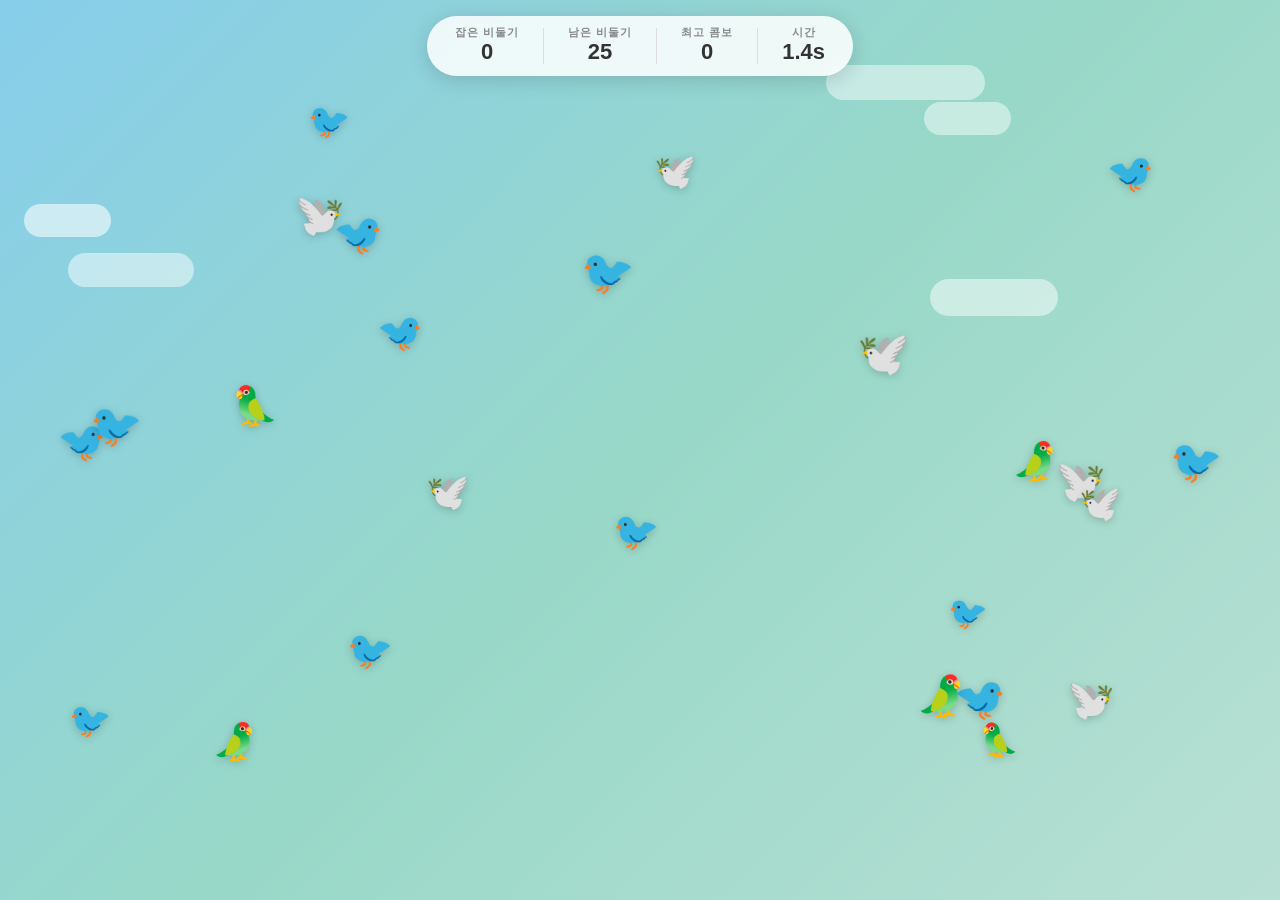
==== prototype/pigeon-game.html @ 091ebbe1 "feat: 비둘기 클릭 게임 추가 Co-Authored-By: Claude Sonnet 4.6 <noreply@anthropic.com>" ====
<!DOCTYPE html>
<html lang="ko">
<head>
  <meta charset="UTF-8">
  <title>비둘기 잡기 게임 🐦</title>
  <style>
    * { margin: 0; padding: 0; box-sizing: border-box; }

    body {
      background: linear-gradient(135deg, #87CEEB 0%, #98D8C8 50%, #B8E0D4 100%);
      width: 100vw;
      height: 100vh;
      overflow: hidden;
      cursor: crosshair;
      font-family: 'Segoe UI', sans-serif;
      user-select: none;
    }

    /* 배경 구름 */
    .cloud {
      position: absolute;
      background: rgba(255,255,255,0.7);
      border-radius: 50px;
      animation: drift linear infinite;
    }
    .cloud::before, .cloud::after {
      content: '';
      position: absolute;
      background: rgba(255,255,255,0.7);
      border-radius: 50%;
    }

    @keyframes drift {
      from { transform: translateX(-200px); }
      to   { transform: translateX(calc(100vw + 200px)); }
    }

    /* HUD */
    #hud {
      position: fixed;
      top: 16px;
      left: 50%;
      transform: translateX(-50%);
      display: flex;
      gap: 24px;
      background: rgba(255,255,255,0.85);
      backdrop-filter: blur(8px);
      border-radius: 50px;
      padding: 10px 28px;
      box-shadow: 0 4px 20px rgba(0,0,0,0.15);
      z-index: 999;
      align-items: center;
    }
    #hud .stat {
      text-align: center;
      line-height: 1.2;
    }
    #hud .label { font-size: 11px; color: #888; font-weight: 600; letter-spacing: 1px; text-transform: uppercase; }
    #hud .value { font-size: 22px; font-weight: 800; color: #333; }
    #hud .divider { width: 1px; height: 36px; background: #ddd; }

    /* 비둘기 */
    .pigeon {
      position: absolute;
      font-size: 36px;
      cursor: pointer;
      transition: transform 0.05s;
      will-change: transform, left, top;
      filter: drop-shadow(0 2px 4px rgba(0,0,0,0.2));
      line-height: 1;
    }
    .pigeon:hover { transform: scale(1.2); }
    .pigeon.scared {
      animation: scared 0.3s ease-out;
    }
    @keyframes scared {
      0%   { transform: scale(1.3) rotate(-10deg); }
      50%  { transform: scale(0.9) rotate(10deg); }
      100% { transform: scale(1) rotate(0deg); }
    }

    /* 잡힐 때 폭발 파티클 */
    .poof {
      position: absolute;
      pointer-events: none;
      font-size: 28px;
      animation: poof 0.6s ease-out forwards;
      z-index: 100;
    }
    @keyframes poof {
      0%   { opacity: 1; transform: scale(0.5); }
      40%  { opacity: 1; transform: scale(1.4); }
      100% { opacity: 0; transform: scale(2) translateY(-30px); }
    }

    .feather {
      position: absolute;
      pointer-events: none;
      font-size: 16px;
      animation: featherFly 0.8s ease-out forwards;
      z-index: 100;
    }
    @keyframes featherFly {
      0%   { opacity: 1; transform: translate(0,0) rotate(0deg); }
      100% { opacity: 0; transform: translate(var(--tx), var(--ty)) rotate(var(--rot)); }
    }

    /* 클릭 리플 */
    .ripple {
      position: absolute;
      border: 3px solid rgba(255,200,0,0.8);
      border-radius: 50%;
      width: 10px;
      height: 10px;
      pointer-events: none;
      animation: ripple 0.4s ease-out forwards;
      z-index: 50;
    }
    @keyframes ripple {
      0%   { opacity: 1; transform: scale(1); }
      100% { opacity: 0; transform: scale(6); }
    }

    /* 점수 팝업 */
    .score-popup {
      position: absolute;
      font-size: 20px;
      font-weight: 800;
      color: #ff6b35;
      pointer-events: none;
      animation: scoreUp 0.8s ease-out forwards;
      z-index: 200;
      text-shadow: 0 1px 4px rgba(0,0,0,0.2);
    }
    @keyframes scoreUp {
      0%   { opacity: 1; transform: translateY(0) scale(1); }
      100% { opacity: 0; transform: translateY(-60px) scale(1.3); }
    }

    /* 클리어 화면 */
    #clear-screen {
      display: none;
      position: fixed;
      inset: 0;
      background: rgba(0,0,0,0.5);
      z-index: 1000;
      align-items: center;
      justify-content: center;
      flex-direction: column;
      gap: 16px;
    }
    #clear-screen.show { display: flex; }
    #clear-box {
      background: white;
      border-radius: 24px;
      padding: 40px 60px;
      text-align: center;
      box-shadow: 0 20px 60px rgba(0,0,0,0.3);
      animation: popIn 0.4s cubic-bezier(0.34,1.56,0.64,1) forwards;
    }
    @keyframes popIn {
      from { transform: scale(0.5); opacity: 0; }
      to   { transform: scale(1);   opacity: 1; }
    }
    #clear-box h1 { font-size: 48px; margin-bottom: 8px; }
    #clear-box p  { font-size: 18px; color: #555; margin-bottom: 24px; }
    #clear-box .big { font-size: 64px; margin-bottom: 12px; }
    #restart-btn {
      background: linear-gradient(135deg, #ff6b35, #f7c59f);
      color: white;
      border: none;
      border-radius: 50px;
      padding: 14px 40px;
      font-size: 18px;
      font-weight: 700;
      cursor: pointer;
      box-shadow: 0 4px 16px rgba(255,107,53,0.4);
      transition: transform 0.1s, box-shadow 0.1s;
    }
    #restart-btn:hover  { transform: translateY(-2px); box-shadow: 0 6px 20px rgba(255,107,53,0.5); }
    #restart-btn:active { transform: translateY(0); }

    /* 콤보 */
    #combo-display {
      position: fixed;
      top: 80px;
      left: 50%;
      transform: translateX(-50%);
      font-size: 28px;
      font-weight: 900;
      color: #ff6b35;
      text-shadow: 0 2px 8px rgba(0,0,0,0.15);
      pointer-events: none;
      opacity: 0;
      transition: opacity 0.3s;
      z-index: 900;
    }
    #combo-display.show { opacity: 1; }
  </style>
</head>
<body>

<div id="hud">
  <div class="stat">
    <div class="label">잡은 비둘기</div>
    <div class="value" id="score">0</div>
  </div>
  <div class="divider"></div>
  <div class="stat">
    <div class="label">남은 비둘기</div>
    <div class="value" id="remaining">0</div>
  </div>
  <div class="divider"></div>
  <div class="stat">
    <div class="label">최고 콤보</div>
    <div class="value" id="best-combo">0</div>
  </div>
  <div class="divider"></div>
  <div class="stat">
    <div class="label">시간</div>
    <div class="value" id="timer">0.0s</div>
  </div>
</div>

<div id="combo-display"></div>

<div id="clear-screen">
  <div id="clear-box">
    <div class="big">🎉</div>
    <h1>비둘기 전멸!</h1>
    <p id="clear-stats"></p>
    <button id="restart-btn" onclick="restartGame()">다시 도전 🐦</button>
  </div>
</div>

<script>
const PIGEON_COUNT = 25;
const PIGEON_EMOJIS = ['🐦','🐦','🐦','🐦','🕊️','🦜'];
const FEATHER_EMOJIS = ['🪶','✨','💫'];

let pigeons = [];
let score = 0;
let combo = 0;
let bestCombo = 0;
let comboTimer = null;
let startTime = null;
let timerInterval = null;
let gameOver = false;

// 배경 구름 생성
function makeClouds() {
  for (let i = 0; i < 5; i++) {
    const c = document.createElement('div');
    c.className = 'cloud';
    const w = 80 + Math.random() * 120;
    const h = 30 + Math.random() * 20;
    c.style.cssText = `
      width:${w}px; height:${h}px;
      top:${5 + Math.random() * 30}%;
      left:${Math.random() * 100}%;
      opacity:${0.5 + Math.random() * 0.4};
      animation-duration:${20 + Math.random() * 30}s;
      animation-delay:-${Math.random() * 20}s;
    `;
    document.body.appendChild(c);
  }
}

// 비둘기 생성
function createPigeon() {
  const el = document.createElement('div');
  el.className = 'pigeon';
  el.textContent = PIGEON_EMOJIS[Math.floor(Math.random() * PIGEON_EMOJIS.length)];

  const pigeon = {
    el,
    x: 60 + Math.random() * (window.innerWidth - 120),
    y: 80 + Math.random() * (window.innerHeight - 160),
    vx: (Math.random() - 0.5) * 2,
    vy: (Math.random() - 0.5) * 2,
    wobble: Math.random() * Math.PI * 2,
    wobbleSpeed: 0.05 + Math.random() * 0.05,
    baseSpeed: 0.8 + Math.random() * 1.2,
    scared: false,
    scaredTimer: 0,
    size: 32 + Math.floor(Math.random() * 12),
  };

  el.style.fontSize = pigeon.size + 'px';
  el.style.left = pigeon.x + 'px';
  el.style.top  = pigeon.y + 'px';

  el.addEventListener('click', (e) => {
    e.stopPropagation();
    catchPigeon(pigeon, e.clientX, e.clientY);
  });

  document.body.appendChild(el);
  return pigeon;
}

function catchPigeon(pigeon, cx, cy) {
  if (!pigeon.alive) return;
  pigeon.alive = false;
  pigeon.el.remove();

  // 점수
  score++;
  combo++;
  if (combo > bestCombo) bestCombo = combo;
  updateHUD();

  // 파티클
  spawnPoof(cx, cy);
  spawnFeathers(cx, cy);
  spawnRipple(cx, cy);
  spawnScorePopup(cx, cy);
  showCombo();

  // 콤보 타이머 리셋
  clearTimeout(comboTimer);
  comboTimer = setTimeout(() => {
    combo = 0;
    hideCombo();
  }, 2000);

  // 클리어 체크
  const alive = pigeons.filter(p => p.alive).length;
  if (alive === 0) endGame();
}

function spawnPoof(x, y) {
  const el = document.createElement('div');
  el.className = 'poof';
  el.textContent = '💥';
  el.style.left = (x - 20) + 'px';
  el.style.top  = (y - 20) + 'px';
  document.body.appendChild(el);
  setTimeout(() => el.remove(), 700);
}

function spawnFeathers(x, y) {
  for (let i = 0; i < 5; i++) {
    const el = document.createElement('div');
    el.className = 'feather';
    el.textContent = FEATHER_EMOJIS[Math.floor(Math.random() * FEATHER_EMOJIS.length)];
    const angle = Math.random() * Math.PI * 2;
    const dist  = 40 + Math.random() * 60;
    el.style.setProperty('--tx', Math.cos(angle) * dist + 'px');
    el.style.setProperty('--ty', Math.sin(angle) * dist + 'px');
    el.style.setProperty('--rot', (Math.random() * 720 - 360) + 'deg');
    el.style.left = (x - 8) + 'px';
    el.style.top  = (y - 8) + 'px';
    el.style.animationDelay = (Math.random() * 0.1) + 's';
    document.body.appendChild(el);
    setTimeout(() => el.remove(), 900);
  }
}

function spawnRipple(x, y) {
  const el = document.createElement('div');
  el.className = 'ripple';
  el.style.left = (x - 5) + 'px';
  el.style.top  = (y - 5) + 'px';
  document.body.appendChild(el);
  setTimeout(() => el.remove(), 500);
}

function spawnScorePopup(x, y) {
  const el = document.createElement('div');
  el.className = 'score-popup';
  const msgs = combo >= 5 ? ['🔥 FEVER!', '⚡ COMBO!', '💯 GOD!'] :
               combo >= 3 ? ['+1 콤보!', '연속 포획!'] :
               ['+1', '잡았다!', '굿!'];
  el.textContent = msgs[Math.floor(Math.random() * msgs.length)];
  el.style.left = (x - 30) + 'px';
  el.style.top  = (y - 20) + 'px';
  document.body.appendChild(el);
  setTimeout(() => el.remove(), 900);
}

function showCombo() {
  const el = document.getElementById('combo-display');
  if (combo >= 3) {
    el.textContent = `🔥 ${combo} 콤보!`;
    el.classList.add('show');
  }
}
function hideCombo() {
  document.getElementById('combo-display').classList.remove('show');
}

function updateHUD() {
  document.getElementById('score').textContent = score;
  document.getElementById('remaining').textContent = pigeons.filter(p => p.alive).length;
  document.getElementById('best-combo').textContent = bestCombo;
}

// 마우스 위치 추적 (비둘기 도망)
let mouseX = -999, mouseY = -999;
document.addEventListener('mousemove', e => { mouseX = e.clientX; mouseY = e.clientY; });

// 게임 루프
function gameLoop() {
  if (gameOver) return;

  const W = window.innerWidth;
  const H = window.innerHeight;
  const now = Date.now();

  pigeons.forEach(p => {
    if (!p.alive) return;

    // 마우스 도망 로직
    const dx = p.x - mouseX;
    const dy = p.y - mouseY;
    const dist = Math.sqrt(dx*dx + dy*dy);
    const fleeRadius = 100 + p.size;

    if (dist < fleeRadius) {
      const force = (fleeRadius - dist) / fleeRadius;
      p.vx += (dx / dist) * force * 0.8;
      p.vy += (dy / dist) * force * 0.8;
      p.scaredTimer = 20;
    }

    if (p.scaredTimer > 0) {
      p.scaredTimer--;
    }

    // 속도 제한 + 감속
    const spd = Math.sqrt(p.vx*p.vx + p.vy*p.vy);
    const maxSpd = p.scared ? p.baseSpeed * 3 : p.baseSpeed * 1.5;
    if (spd > maxSpd) {
      p.vx = (p.vx / spd) * maxSpd;
      p.vy = (p.vy / spd) * maxSpd;
    }
    p.vx *= 0.96;
    p.vy *= 0.96;

    // 자연 이동 (wobble)
    p.wobble += p.wobbleSpeed;
    p.vx += Math.cos(p.wobble) * 0.05;
    p.vy += Math.sin(p.wobble * 0.7) * 0.05;

    // 최소 속도 유지
    if (spd < 0.3) {
      p.vx += (Math.random() - 0.5) * 0.3;
      p.vy += (Math.random() - 0.5) * 0.3;
    }

    p.x += p.vx;
    p.y += p.vy;

    // 경계 반사
    const pad = 20;
    if (p.x < pad)       { p.x = pad;   p.vx = Math.abs(p.vx) * 0.8; }
    if (p.x > W - pad)   { p.x = W-pad; p.vx = -Math.abs(p.vx) * 0.8; }
    if (p.y < 70)        { p.y = 70;    p.vy = Math.abs(p.vy) * 0.8; }
    if (p.y > H - pad)   { p.y = H-pad; p.vy = -Math.abs(p.vy) * 0.8; }

    p.el.style.left = p.x + 'px';
    p.el.style.top  = p.y + 'px';

    // 방향에 따라 좌우 반전
    p.el.style.transform = p.vx < 0 ? 'scaleX(-1)' : 'scaleX(1)';
  });

  // 타이머
  if (startTime) {
    const elapsed = (Date.now() - startTime) / 1000;
    document.getElementById('timer').textContent = elapsed.toFixed(1) + 's';
  }

  requestAnimationFrame(gameLoop);
}

function endGame() {
  gameOver = true;
  clearInterval(timerInterval);
  const elapsed = startTime ? ((Date.now() - startTime) / 1000).toFixed(1) : 0;
  document.getElementById('clear-stats').textContent =
    `걸린 시간: ${elapsed}초 | 최고 콤보: ${bestCombo}`;
  document.getElementById('clear-screen').classList.add('show');
}

function restartGame() {
  // 초기화
  pigeons.forEach(p => { if (p.el.parentNode) p.el.remove(); });
  pigeons = [];
  score = 0; combo = 0; bestCombo = 0;
  gameOver = false;
  startTime = Date.now();
  document.getElementById('clear-screen').classList.remove('show');
  hideCombo();

  // 비둘기 생성
  for (let i = 0; i < PIGEON_COUNT; i++) {
    const p = createPigeon();
    p.alive = true;
    pigeons.push(p);
  }
  updateHUD();
  gameLoop();
}

// 시작
makeClouds();
restartGame();
</script>
</body>
</html>
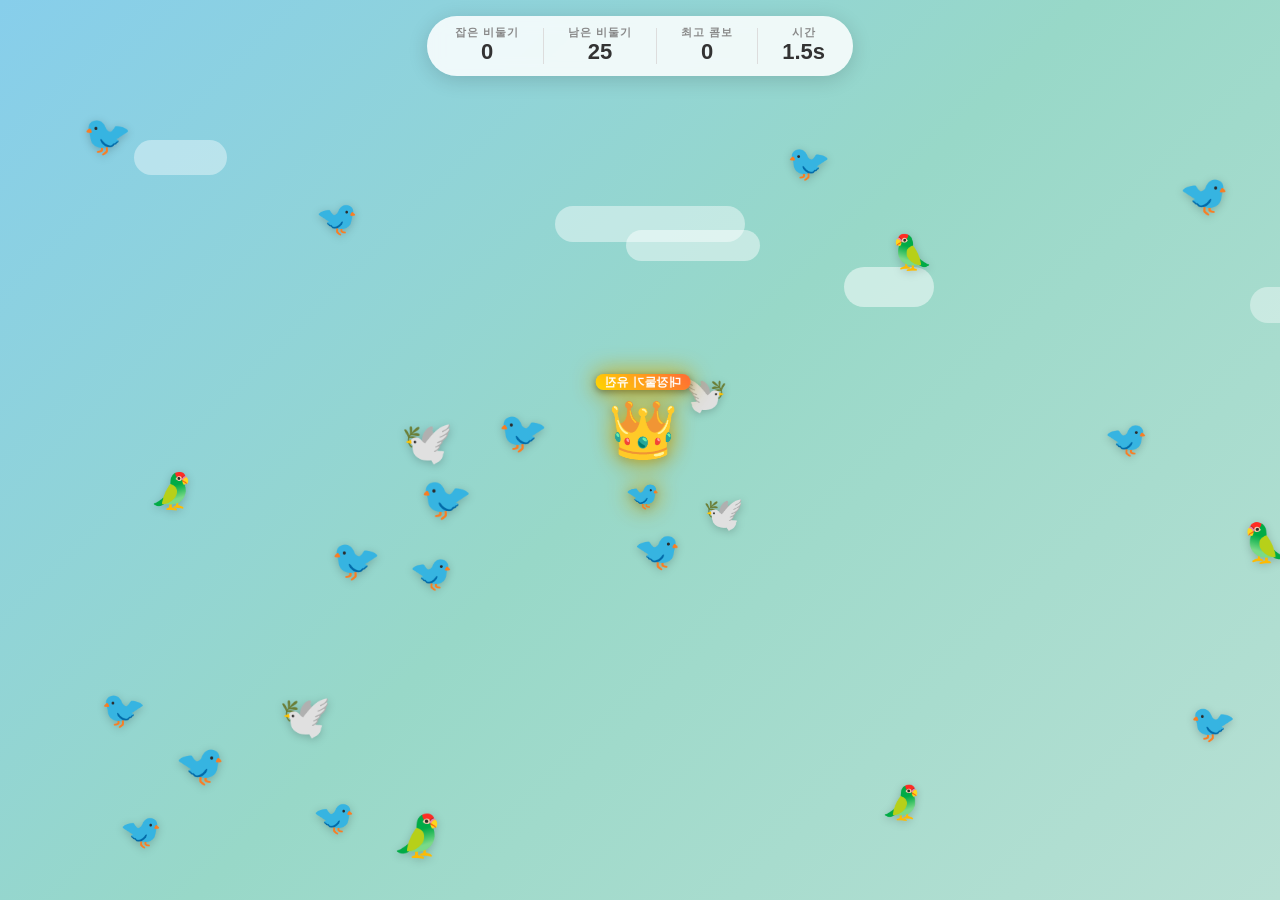
==== commit 0ef36fc6: "feat: 대장둘기 유진 보스 캐릭터 추가 Co-Authored-By: Claude Sonnet 4.6 <noreply@anthropic.com>" ====
--- a/prototype/pigeon-game.html
+++ b/prototype/pigeon-game.html
@@ -179,6 +179,52 @@
     }
     #restart-btn:hover  { transform: translateY(-2px); box-shadow: 0 6px 20px rgba(255,107,53,0.5); }
     #restart-btn:active { transform: translateY(0); }
+
+    /* 대장둘기 */
+    .pigeon.boss {
+      cursor: not-allowed;
+      filter: drop-shadow(0 0 12px rgba(255, 200, 0, 0.9)) drop-shadow(0 2px 4px rgba(0,0,0,0.3));
+    }
+    .pigeon.boss.unlocked {
+      cursor: pointer;
+      animation: bossGlow 0.8s ease-in-out infinite alternate;
+    }
+    @keyframes bossGlow {
+      from { filter: drop-shadow(0 0 8px rgba(255,100,0,0.9)) drop-shadow(0 2px 4px rgba(0,0,0,0.3)); }
+      to   { filter: drop-shadow(0 0 20px rgba(255,220,0,1))  drop-shadow(0 2px 4px rgba(0,0,0,0.3)); }
+    }
+    .boss-label {
+      position: absolute;
+      top: -28px;
+      left: 50%;
+      transform: translateX(-50%);
+      white-space: nowrap;
+      font-size: 12px;
+      font-weight: 800;
+      color: #fff;
+      background: linear-gradient(135deg, #ff6b35, #ffd700);
+      border-radius: 20px;
+      padding: 2px 10px;
+      pointer-events: none;
+      box-shadow: 0 2px 6px rgba(0,0,0,0.25);
+    }
+    .boss-locked-tip {
+      position: fixed;
+      bottom: 24px;
+      left: 50%;
+      transform: translateX(-50%);
+      background: rgba(0,0,0,0.7);
+      color: #ffd700;
+      border-radius: 50px;
+      padding: 10px 24px;
+      font-size: 14px;
+      font-weight: 700;
+      pointer-events: none;
+      opacity: 0;
+      transition: opacity 0.3s;
+      z-index: 800;
+    }
+    .boss-locked-tip.show { opacity: 1; }
 
     /* 콤보 */
     #combo-display {
@@ -223,6 +269,7 @@
 </div>
 
 <div id="combo-display"></div>
+<div class="boss-locked-tip" id="boss-tip">👑 대장둘기 유진은 나머지를 다 잡아야 도전 가능!</div>
 
 <div id="clear-screen">
   <div id="clear-box">
@@ -234,11 +281,12 @@
 </div>
 
 <script>
-const PIGEON_COUNT = 25;
+const PIGEON_COUNT = 24;
 const PIGEON_EMOJIS = ['🐦','🐦','🐦','🐦','🕊️','🦜'];
 const FEATHER_EMOJIS = ['🪶','✨','💫'];
 
 let pigeons = [];
+let bossPigeon = null;
 let score = 0;
 let combo = 0;
 let bestCombo = 0;
@@ -246,6 +294,7 @@
 let startTime = null;
 let timerInterval = null;
 let gameOver = false;
+let bossLockTipTimer = null;
 
 // 배경 구름 생성
 function makeClouds() {
@@ -299,6 +348,85 @@
   return pigeon;
 }
 
+// 대장둘기 유진 생성
+function createBossPigeon() {
+  const el = document.createElement('div');
+  el.className = 'pigeon boss';
+  el.style.cssText = `font-size:56px; left:${window.innerWidth/2 - 28}px; top:${window.innerHeight/2 - 28}px;`;
+  el.innerHTML = '👑<br><span style="font-size:28px">🐦</span>';
+  el.style.textAlign = 'center';
+  el.style.lineHeight = '1';
+
+  const label = document.createElement('div');
+  label.className = 'boss-label';
+  label.textContent = '대장둘기 유진';
+  el.appendChild(label);
+
+  const pigeon = {
+    el,
+    x: window.innerWidth / 2 - 28,
+    y: window.innerHeight / 2 - 28,
+    vx: (Math.random() - 0.5) * 3,
+    vy: (Math.random() - 0.5) * 3,
+    wobble: 0,
+    wobbleSpeed: 0.04,
+    baseSpeed: 2.5,
+    scaredTimer: 0,
+    size: 56,
+    isBoss: true,
+    locked: true,
+    alive: true,
+  };
+
+  el.addEventListener('click', (e) => {
+    e.stopPropagation();
+    if (pigeon.locked) {
+      showBossTip();
+      return;
+    }
+    catchPigeon(pigeon, e.clientX, e.clientY);
+  });
+
+  document.body.appendChild(el);
+  return pigeon;
+}
+
+function showBossTip() {
+  const tip = document.getElementById('boss-tip');
+  tip.classList.add('show');
+  clearTimeout(bossLockTipTimer);
+  bossLockTipTimer = setTimeout(() => tip.classList.remove('show'), 2000);
+}
+
+function unlockBoss() {
+  if (!bossPigeon) return;
+  bossPigeon.locked = false;
+  bossPigeon.el.classList.remove('boss');
+  bossPigeon.el.classList.add('boss', 'unlocked');
+  bossPigeon.baseSpeed = 3.5;
+
+  // 출현 메시지
+  const el = document.createElement('div');
+  el.style.cssText = `
+    position:fixed; top:50%; left:50%; transform:translate(-50%,-50%);
+    font-size:32px; font-weight:900; color:#ff6b35;
+    text-shadow: 0 2px 12px rgba(0,0,0,0.2);
+    pointer-events:none; z-index:500;
+    animation: bossAppear 1.5s ease-out forwards;
+  `;
+  el.textContent = '👑 대장둘기 유진 등장!';
+  const style = document.createElement('style');
+  style.textContent = `@keyframes bossAppear {
+    0%   { opacity:0; transform:translate(-50%,-50%) scale(0.5); }
+    30%  { opacity:1; transform:translate(-50%,-50%) scale(1.2); }
+    70%  { opacity:1; transform:translate(-50%,-50%) scale(1); }
+    100% { opacity:0; transform:translate(-50%,-60%) scale(1); }
+  }`;
+  document.head.appendChild(style);
+  document.body.appendChild(el);
+  setTimeout(() => el.remove(), 1600);
+}
+
 function catchPigeon(pigeon, cx, cy) {
   if (!pigeon.alive) return;
   pigeon.alive = false;
@@ -324,7 +452,11 @@
     hideCombo();
   }, 2000);
 
-  // 클리어 체크
+  // 일반 비둘기 다 잡으면 대장둘기 언락
+  const normalAlive = pigeons.filter(p => p.alive && !p.isBoss).length;
+  if (normalAlive === 0 && bossPigeon && bossPigeon.locked) unlockBoss();
+
+  // 클리어 체크 (대장둘기까지 잡아야 끝)
   const alive = pigeons.filter(p => p.alive).length;
   if (alive === 0) endGame();
 }
@@ -415,7 +547,7 @@
     const dx = p.x - mouseX;
     const dy = p.y - mouseY;
     const dist = Math.sqrt(dx*dx + dy*dy);
-    const fleeRadius = 100 + p.size;
+    const fleeRadius = p.isBoss && !p.locked ? 200 + p.size : 100 + p.size;
 
     if (dist < fleeRadius) {
       const force = (fleeRadius - dist) / fleeRadius;
@@ -479,6 +611,8 @@
   gameOver = true;
   clearInterval(timerInterval);
   const elapsed = startTime ? ((Date.now() - startTime) / 1000).toFixed(1) : 0;
+  document.getElementById('clear-box').querySelector('.big').textContent = '👑🎉';
+  document.getElementById('clear-box').querySelector('h1').textContent = '대장둘기 유진 포획!';
   document.getElementById('clear-stats').textContent =
     `걸린 시간: ${elapsed}초 | 최고 콤보: ${bestCombo}`;
   document.getElementById('clear-screen').classList.add('show');
@@ -494,12 +628,17 @@
   document.getElementById('clear-screen').classList.remove('show');
   hideCombo();
 
-  // 비둘기 생성
+  // 일반 비둘기 생성
   for (let i = 0; i < PIGEON_COUNT; i++) {
     const p = createPigeon();
     p.alive = true;
     pigeons.push(p);
   }
+
+  // 대장둘기 유진 생성
+  bossPigeon = createBossPigeon();
+  pigeons.push(bossPigeon);
+
   updateHUD();
   gameLoop();
 }
